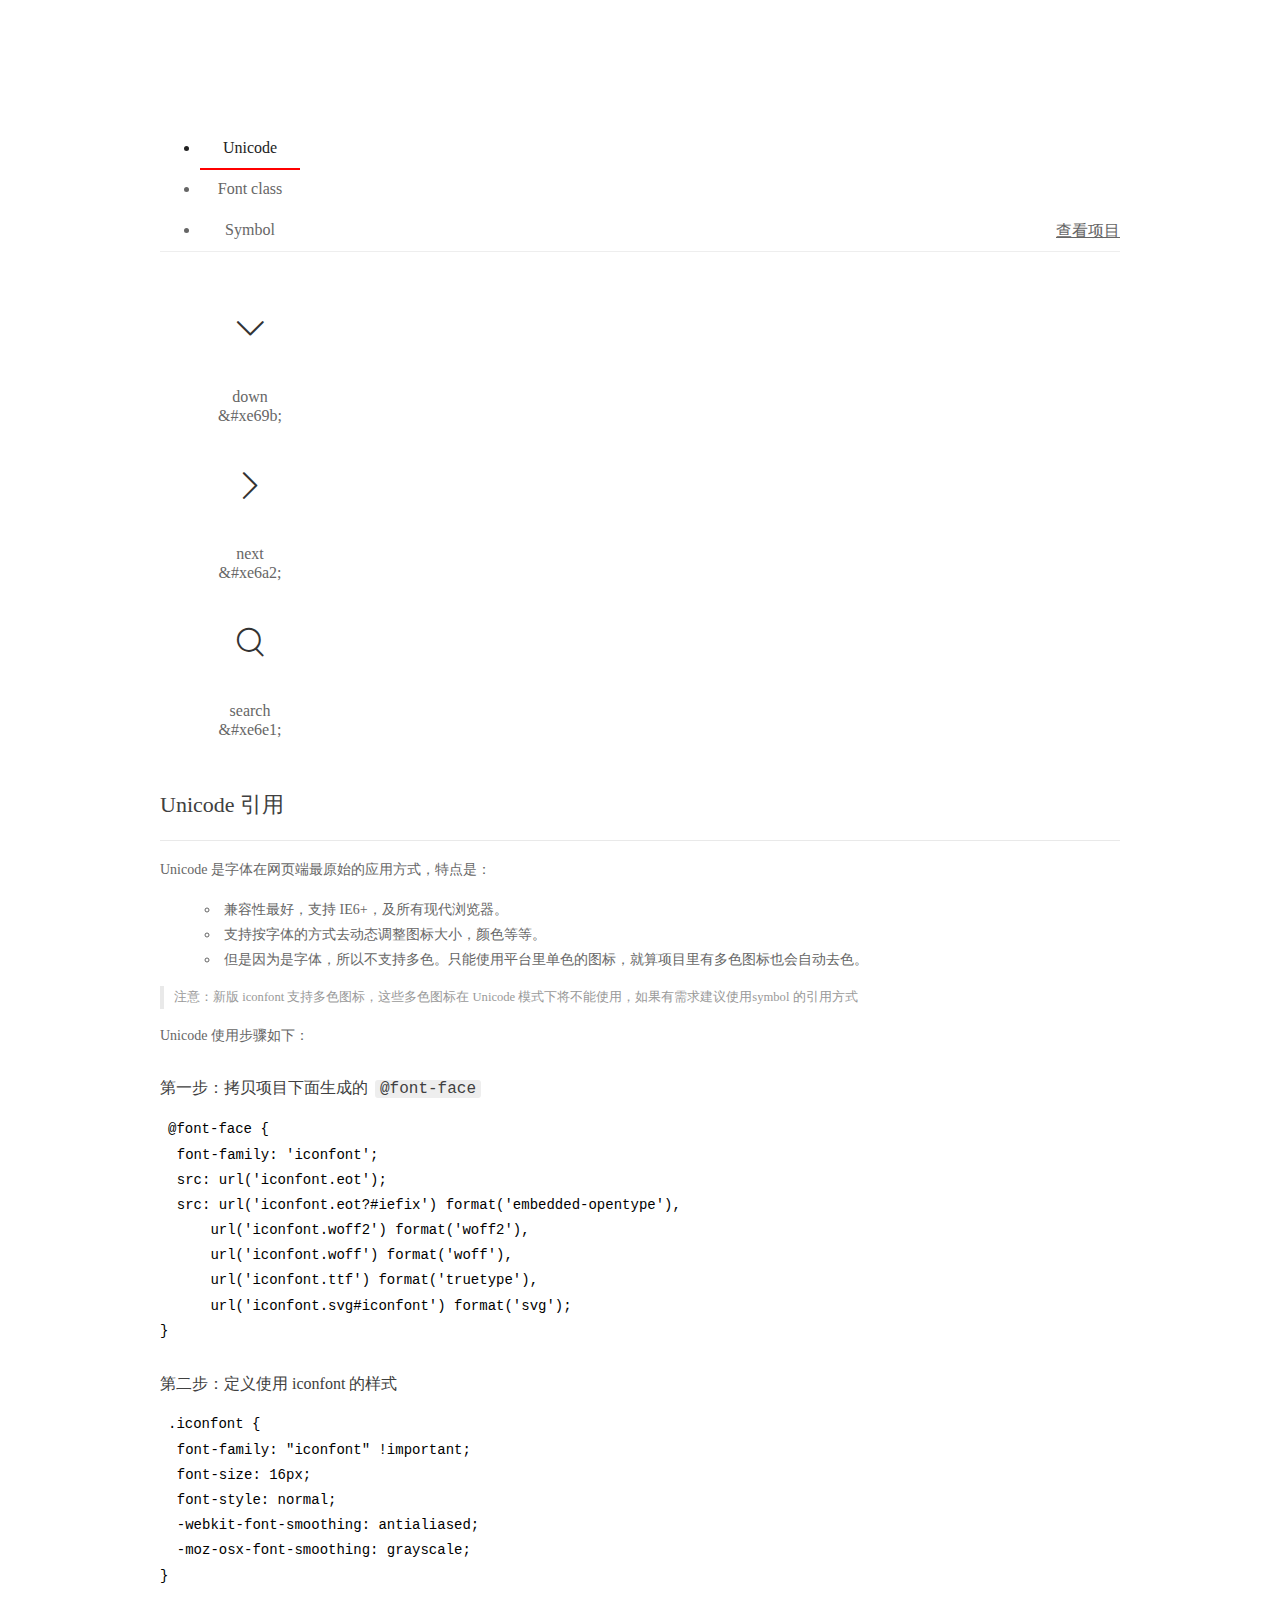
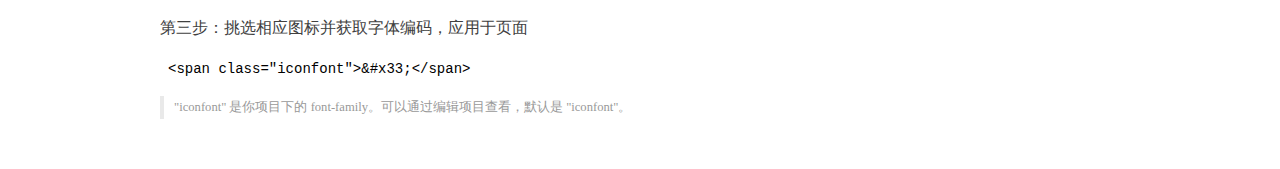
==== zfrontier/css/iconfont/demo_index.html @ c6d3556d "使用iconfont生成图标，并通过DOM添加动作" ====
<!DOCTYPE html>
<html>
<head>
  <meta charset="utf-8"/>
  <title>IconFont Demo</title>
  <link rel="shortcut icon" href="https://gtms04.alicdn.com/tps/i4/TB1_oz6GVXXXXaFXpXXJDFnIXXX-64-64.ico" type="image/x-icon"/>
  <link rel="stylesheet" href="https://g.alicdn.com/thx/cube/1.3.2/cube.min.css">
  <link rel="stylesheet" href="demo.css">
  <link rel="stylesheet" href="iconfont.css">
  <script src="iconfont.js"></script>
  <!-- jQuery -->
  <script src="https://a1.alicdn.com/oss/uploads/2018/12/26/7bfddb60-08e8-11e9-9b04-53e73bb6408b.js"></script>
  <!-- 代码高亮 -->
  <script src="https://a1.alicdn.com/oss/uploads/2018/12/26/a3f714d0-08e6-11e9-8a15-ebf944d7534c.js"></script>
</head>
<body>
  <div class="main">
    <h1 class="logo"><a href="https://www.iconfont.cn/" title="iconfont 首页" target="_blank">&#xe86b;</a></h1>
    <div class="nav-tabs">
      <ul id="tabs" class="dib-box">
        <li class="dib active"><span>Unicode</span></li>
        <li class="dib"><span>Font class</span></li>
        <li class="dib"><span>Symbol</span></li>
      </ul>
      
      <a href="https://www.iconfont.cn/manage/index?manage_type=myprojects&projectId=1596483" target="_blank" class="nav-more">查看项目</a>
      
    </div>
    <div class="tab-container">
      <div class="content unicode" style="display: block;">
          <ul class="icon_lists dib-box">
          
            <li class="dib">
              <span class="icon iconfont">&#xe69b;</span>
                <div class="name">down</div>
                <div class="code-name">&amp;#xe69b;</div>
              </li>
          
            <li class="dib">
              <span class="icon iconfont">&#xe6a2;</span>
                <div class="name">next</div>
                <div class="code-name">&amp;#xe6a2;</div>
              </li>
          
            <li class="dib">
              <span class="icon iconfont">&#xe6e1;</span>
                <div class="name">search</div>
                <div class="code-name">&amp;#xe6e1;</div>
              </li>
          
          </ul>
          <div class="article markdown">
          <h2 id="unicode-">Unicode 引用</h2>
          <hr>

          <p>Unicode 是字体在网页端最原始的应用方式，特点是：</p>
          <ul>
            <li>兼容性最好，支持 IE6+，及所有现代浏览器。</li>
            <li>支持按字体的方式去动态调整图标大小，颜色等等。</li>
            <li>但是因为是字体，所以不支持多色。只能使用平台里单色的图标，就算项目里有多色图标也会自动去色。</li>
          </ul>
          <blockquote>
            <p>注意：新版 iconfont 支持多色图标，这些多色图标在 Unicode 模式下将不能使用，如果有需求建议使用symbol 的引用方式</p>
          </blockquote>
          <p>Unicode 使用步骤如下：</p>
          <h3 id="-font-face">第一步：拷贝项目下面生成的 <code>@font-face</code></h3>
<pre><code class="language-css"
>@font-face {
  font-family: 'iconfont';
  src: url('iconfont.eot');
  src: url('iconfont.eot?#iefix') format('embedded-opentype'),
      url('iconfont.woff2') format('woff2'),
      url('iconfont.woff') format('woff'),
      url('iconfont.ttf') format('truetype'),
      url('iconfont.svg#iconfont') format('svg');
}
</code></pre>
          <h3 id="-iconfont-">第二步：定义使用 iconfont 的样式</h3>
<pre><code class="language-css"
>.iconfont {
  font-family: "iconfont" !important;
  font-size: 16px;
  font-style: normal;
  -webkit-font-smoothing: antialiased;
  -moz-osx-font-smoothing: grayscale;
}
</code></pre>
          <h3 id="-">第三步：挑选相应图标并获取字体编码，应用于页面</h3>
<pre>
<code class="language-html"
>&lt;span class="iconfont"&gt;&amp;#x33;&lt;/span&gt;
</code></pre>
          <blockquote>
            <p>"iconfont" 是你项目下的 font-family。可以通过编辑项目查看，默认是 "iconfont"。</p>
          </blockquote>
          </div>
      </div>
      <div class="content font-class">
        <ul class="icon_lists dib-box">
          
          <li class="dib">
            <span class="icon iconfont icon-down"></span>
            <div class="name">
              down
            </div>
            <div class="code-name">.icon-down
            </div>
          </li>
          
          <li class="dib">
            <span class="icon iconfont icon-next"></span>
            <div class="name">
              next
            </div>
            <div class="code-name">.icon-next
            </div>
          </li>
          
          <li class="dib">
            <span class="icon iconfont icon-search"></span>
            <div class="name">
              search
            </div>
            <div class="code-name">.icon-search
            </div>
          </li>
          
        </ul>
        <div class="article markdown">
        <h2 id="font-class-">font-class 引用</h2>
        <hr>

        <p>font-class 是 Unicode 使用方式的一种变种，主要是解决 Unicode 书写不直观，语意不明确的问题。</p>
        <p>与 Unicode 使用方式相比，具有如下特点：</p>
        <ul>
          <li>兼容性良好，支持 IE8+，及所有现代浏览器。</li>
          <li>相比于 Unicode 语意明确，书写更直观。可以很容易分辨这个 icon 是什么。</li>
          <li>因为使用 class 来定义图标，所以当要替换图标时，只需要修改 class 里面的 Unicode 引用。</li>
          <li>不过因为本质上还是使用的字体，所以多色图标还是不支持的。</li>
        </ul>
        <p>使用步骤如下：</p>
        <h3 id="-fontclass-">第一步：引入项目下面生成的 fontclass 代码：</h3>
<pre><code class="language-html">&lt;link rel="stylesheet" href="./iconfont.css"&gt;
</code></pre>
        <h3 id="-">第二步：挑选相应图标并获取类名，应用于页面：</h3>
<pre><code class="language-html">&lt;span class="iconfont icon-xxx"&gt;&lt;/span&gt;
</code></pre>
        <blockquote>
          <p>"
            iconfont" 是你项目下的 font-family。可以通过编辑项目查看，默认是 "iconfont"。</p>
        </blockquote>
      </div>
      </div>
      <div class="content symbol">
          <ul class="icon_lists dib-box">
          
            <li class="dib">
                <svg class="icon svg-icon" aria-hidden="true">
                  <use xlink:href="#icon-down"></use>
                </svg>
                <div class="name">down</div>
                <div class="code-name">#icon-down</div>
            </li>
          
            <li class="dib">
                <svg class="icon svg-icon" aria-hidden="true">
                  <use xlink:href="#icon-next"></use>
                </svg>
                <div class="name">next</div>
                <div class="code-name">#icon-next</div>
            </li>
          
            <li class="dib">
                <svg class="icon svg-icon" aria-hidden="true">
                  <use xlink:href="#icon-search"></use>
                </svg>
                <div class="name">search</div>
                <div class="code-name">#icon-search</div>
            </li>
          
          </ul>
          <div class="article markdown">
          <h2 id="symbol-">Symbol 引用</h2>
          <hr>

          <p>这是一种全新的使用方式，应该说这才是未来的主流，也是平台目前推荐的用法。相关介绍可以参考这篇<a href="">文章</a>
            这种用法其实是做了一个 SVG 的集合，与另外两种相比具有如下特点：</p>
          <ul>
            <li>支持多色图标了，不再受单色限制。</li>
            <li>通过一些技巧，支持像字体那样，通过 <code>font-size</code>, <code>color</code> 来调整样式。</li>
            <li>兼容性较差，支持 IE9+，及现代浏览器。</li>
            <li>浏览器渲染 SVG 的性能一般，还不如 png。</li>
          </ul>
          <p>使用步骤如下：</p>
          <h3 id="-symbol-">第一步：引入项目下面生成的 symbol 代码：</h3>
<pre><code class="language-html">&lt;script src="./iconfont.js"&gt;&lt;/script&gt;
</code></pre>
          <h3 id="-css-">第二步：加入通用 CSS 代码（引入一次就行）：</h3>
<pre><code class="language-html">&lt;style&gt;
.icon {
  width: 1em;
  height: 1em;
  vertical-align: -0.15em;
  fill: currentColor;
  overflow: hidden;
}
&lt;/style&gt;
</code></pre>
          <h3 id="-">第三步：挑选相应图标并获取类名，应用于页面：</h3>
<pre><code class="language-html">&lt;svg class="icon" aria-hidden="true"&gt;
  &lt;use xlink:href="#icon-xxx"&gt;&lt;/use&gt;
&lt;/svg&gt;
</code></pre>
          </div>
      </div>

    </div>
  </div>
  <script>
  $(document).ready(function () {
      $('.tab-container .content:first').show()

      $('#tabs li').click(function (e) {
        var tabContent = $('.tab-container .content')
        var index = $(this).index()

        if ($(this).hasClass('active')) {
          return
        } else {
          $('#tabs li').removeClass('active')
          $(this).addClass('active')

          tabContent.hide().eq(index).fadeIn()
        }
      })
    })
  </script>
</body>
</html>
---- zfrontier/css/iconfont/demo.css ----
/* Logo 字体 */
@font-face {
  font-family: "iconfont logo";
  src: url('https://at.alicdn.com/t/font_985780_km7mi63cihi.eot?t=1545807318834');
  src: url('https://at.alicdn.com/t/font_985780_km7mi63cihi.eot?t=1545807318834#iefix') format('embedded-opentype'),
    url('https://at.alicdn.com/t/font_985780_km7mi63cihi.woff?t=1545807318834') format('woff'),
    url('https://at.alicdn.com/t/font_985780_km7mi63cihi.ttf?t=1545807318834') format('truetype'),
    url('https://at.alicdn.com/t/font_985780_km7mi63cihi.svg?t=1545807318834#iconfont') format('svg');
}

.logo {
  font-family: "iconfont logo";
  font-size: 160px;
  font-style: normal;
  -webkit-font-smoothing: antialiased;
  -moz-osx-font-smoothing: grayscale;
}

/* tabs */
.nav-tabs {
  position: relative;
}

.nav-tabs .nav-more {
  position: absolute;
  right: 0;
  bottom: 0;
  height: 42px;
  line-height: 42px;
  color: #666;
}

#tabs {
  border-bottom: 1px solid #eee;
}

#tabs li {
  cursor: pointer;
  width: 100px;
  height: 40px;
  line-height: 40px;
  text-align: center;
  font-size: 16px;
  border-bottom: 2px solid transparent;
  position: relative;
  z-index: 1;
  margin-bottom: -1px;
  color: #666;
}


#tabs .active {
  border-bottom-color: #f00;
  color: #222;
}

.tab-container .content {
  display: none;
}

/* 页面布局 */
.main {
  padding: 30px 100px;
  width: 960px;
  margin: 0 auto;
}

.main .logo {
  color: #333;
  text-align: left;
  margin-bottom: 30px;
  line-height: 1;
  height: 110px;
  margin-top: -50px;
  overflow: hidden;
  *zoom: 1;
}

.main .logo a {
  font-size: 160px;
  color: #333;
}

.helps {
  margin-top: 40px;
}

.helps pre {
  padding: 20px;
  margin: 10px 0;
  border: solid 1px #e7e1cd;
  background-color: #fffdef;
  overflow: auto;
}

.icon_lists {
  width: 100% !important;
  overflow: hidden;
  *zoom: 1;
}

.icon_lists li {
  width: 100px;
  margin-bottom: 10px;
  margin-right: 20px;
  text-align: center;
  list-style: none !important;
  cursor: default;
}

.icon_lists li .code-name {
  line-height: 1.2;
}

.icon_lists .icon {
  display: block;
  height: 100px;
  line-height: 100px;
  font-size: 42px;
  margin: 10px auto;
  color: #333;
  -webkit-transition: font-size 0.25s linear, width 0.25s linear;
  -moz-transition: font-size 0.25s linear, width 0.25s linear;
  transition: font-size 0.25s linear, width 0.25s linear;
}

.icon_lists .icon:hover {
  font-size: 100px;
}

.icon_lists .svg-icon {
  /* 通过设置 font-size 来改变图标大小 */
  width: 1em;
  /* 图标和文字相邻时，垂直对齐 */
  vertical-align: -0.15em;
  /* 通过设置 color 来改变 SVG 的颜色/fill */
  fill: currentColor;
  /* path 和 stroke 溢出 viewBox 部分在 IE 下会显示
      normalize.css 中也包含这行 */
  overflow: hidden;
}

.icon_lists li .name,
.icon_lists li .code-name {
  color: #666;
}

/* markdown 样式 */
.markdown {
  color: #666;
  font-size: 14px;
  line-height: 1.8;
}

.highlight {
  line-height: 1.5;
}

.markdown img {
  vertical-align: middle;
  max-width: 100%;
}

.markdown h1 {
  color: #404040;
  font-weight: 500;
  line-height: 40px;
  margin-bottom: 24px;
}

.markdown h2,
.markdown h3,
.markdown h4,
.markdown h5,
.markdown h6 {
  color: #404040;
  margin: 1.6em 0 0.6em 0;
  font-weight: 500;
  clear: both;
}

.markdown h1 {
  font-size: 28px;
}

.markdown h2 {
  font-size: 22px;
}

.markdown h3 {
  font-size: 16px;
}

.markdown h4 {
  font-size: 14px;
}

.markdown h5 {
  font-size: 12px;
}

.markdown h6 {
  font-size: 12px;
}

.markdown hr {
  height: 1px;
  border: 0;
  background: #e9e9e9;
  margin: 16px 0;
  clear: both;
}

.markdown p {
  margin: 1em 0;
}

.markdown>p,
.markdown>blockquote,
.markdown>.highlight,
.markdown>ol,
.markdown>ul {
  width: 80%;
}

.markdown ul>li {
  list-style: circle;
}

.markdown>ul li,
.markdown blockquote ul>li {
  margin-left: 20px;
  padding-left: 4px;
}

.markdown>ul li p,
.markdown>ol li p {
  margin: 0.6em 0;
}

.markdown ol>li {
  list-style: decimal;
}

.markdown>ol li,
.markdown blockquote ol>li {
  margin-left: 20px;
  padding-left: 4px;
}

.markdown code {
  margin: 0 3px;
  padding: 0 5px;
  background: #eee;
  border-radius: 3px;
}

.markdown strong,
.markdown b {
  font-weight: 600;
}

.markdown>table {
  border-collapse: collapse;
  border-spacing: 0px;
  empty-cells: show;
  border: 1px solid #e9e9e9;
  width: 95%;
  margin-bottom: 24px;
}

.markdown>table th {
  white-space: nowrap;
  color: #333;
  font-weight: 600;
}

.markdown>table th,
.markdown>table td {
  border: 1px solid #e9e9e9;
  padding: 8px 16px;
  text-align: left;
}

.markdown>table th {
  background: #F7F7F7;
}

.markdown blockquote {
  font-size: 90%;
  color: #999;
  border-left: 4px solid #e9e9e9;
  padding-left: 0.8em;
  margin: 1em 0;
}

.markdown blockquote p {
  margin: 0;
}

.markdown .anchor {
  opacity: 0;
  transition: opacity 0.3s ease;
  margin-left: 8px;
}

.markdown .waiting {
  color: #ccc;
}

.markdown h1:hover .anchor,
.markdown h2:hover .anchor,
.markdown h3:hover .anchor,
.markdown h4:hover .anchor,
.markdown h5:hover .anchor,
.markdown h6:hover .anchor {
  opacity: 1;
  display: inline-block;
}

.markdown>br,
.markdown>p>br {
  clear: both;
}


.hljs {
  display: block;
  background: white;
  padding: 0.5em;
  color: #333333;
  overflow-x: auto;
}

.hljs-comment,
.hljs-meta {
  color: #969896;
}

.hljs-string,
.hljs-variable,
.hljs-template-variable,
.hljs-strong,
.hljs-emphasis,
.hljs-quote {
  color: #df5000;
}

.hljs-keyword,
.hljs-selector-tag,
.hljs-type {
  color: #a71d5d;
}

.hljs-literal,
.hljs-symbol,
.hljs-bullet,
.hljs-attribute {
  color: #0086b3;
}

.hljs-section,
.hljs-name {
  color: #63a35c;
}

.hljs-tag {
  color: #333333;
}

.hljs-title,
.hljs-attr,
.hljs-selector-id,
.hljs-selector-class,
.hljs-selector-attr,
.hljs-selector-pseudo {
  color: #795da3;
}

.hljs-addition {
  color: #55a532;
  background-color: #eaffea;
}

.hljs-deletion {
  color: #bd2c00;
  background-color: #ffecec;
}

.hljs-link {
  text-decoration: underline;
}

/* 代码高亮 */
/* PrismJS 1.15.0
https://prismjs.com/download.html#themes=prism&languages=markup+css+clike+javascript */
/**
 * prism.js default theme for JavaScript, CSS and HTML
 * Based on dabblet (http://dabblet.com)
 * @author Lea Verou
 */
code[class*="language-"],
pre[class*="language-"] {
  color: black;
  background: none;
  text-shadow: 0 1px white;
  font-family: Consolas, Monaco, 'Andale Mono', 'Ubuntu Mono', monospace;
  text-align: left;
  white-space: pre;
  word-spacing: normal;
  word-break: normal;
  word-wrap: normal;
  line-height: 1.5;

  -moz-tab-size: 4;
  -o-tab-size: 4;
  tab-size: 4;

  -webkit-hyphens: none;
  -moz-hyphens: none;
  -ms-hyphens: none;
  hyphens: none;
}

pre[class*="language-"]::-moz-selection,
pre[class*="language-"] ::-moz-selection,
code[class*="language-"]::-moz-selection,
code[class*="language-"] ::-moz-selection {
  text-shadow: none;
  background: #b3d4fc;
}

pre[class*="language-"]::selection,
pre[class*="language-"] ::selection,
code[class*="language-"]::selection,
code[class*="language-"] ::selection {
  text-shadow: none;
  background: #b3d4fc;
}

@media print {

  code[class*="language-"],
  pre[class*="language-"] {
    text-shadow: none;
  }
}

/* Code blocks */
pre[class*="language-"] {
  padding: 1em;
  margin: .5em 0;
  overflow: auto;
}

:not(pre)>code[class*="language-"],
pre[class*="language-"] {
  background: #f5f2f0;
}

/* Inline code */
:not(pre)>code[class*="language-"] {
  padding: .1em;
  border-radius: .3em;
  white-space: normal;
}

.token.comment,
.token.prolog,
.token.doctype,
.token.cdata {
  color: slategray;
}

.token.punctuation {
  color: #999;
}

.namespace {
  opacity: .7;
}

.token.property,
.token.tag,
.token.boolean,
.token.number,
.token.constant,
.token.symbol,
.token.deleted {
  color: #905;
}

.token.selector,
.token.attr-name,
.token.string,
.token.char,
.token.builtin,
.token.inserted {
  color: #690;
}

.token.operator,
.token.entity,
.token.url,
.language-css .token.string,
.style .token.string {
  color: #9a6e3a;
  background: hsla(0, 0%, 100%, .5);
}

.token.atrule,
.token.attr-value,
.token.keyword {
  color: #07a;
}

.token.function,
.token.class-name {
  color: #DD4A68;
}

.token.regex,
.token.important,
.token.variable {
  color: #e90;
}

.token.important,
.token.bold {
  font-weight: bold;
}

.token.italic {
  font-style: italic;
}

.token.entity {
  cursor: help;
}
---- zfrontier/css/iconfont/iconfont.css ----
@font-face {font-family: "iconfont";
  src: url('iconfont.eot?t=1578051355663'); /* IE9 */
  src: url('iconfont.eot?t=1578051355663#iefix') format('embedded-opentype'), /* IE6-IE8 */
  url('[data-uri]') format('woff2'),
  url('iconfont.woff?t=1578051355663') format('woff'),
  url('iconfont.ttf?t=1578051355663') format('truetype'), /* chrome, firefox, opera, Safari, Android, iOS 4.2+ */
  url('iconfont.svg?t=1578051355663#iconfont') format('svg'); /* iOS 4.1- */
}

.iconfont {
  font-family: "iconfont" !important;
  font-size: 16px;
  font-style: normal;
  -webkit-font-smoothing: antialiased;
  -moz-osx-font-smoothing: grayscale;
}

.icon-down:before {
  content: "\e69b";
}

.icon-next:before {
  content: "\e6a2";
}

.icon-search:before {
  content: "\e6e1";
}
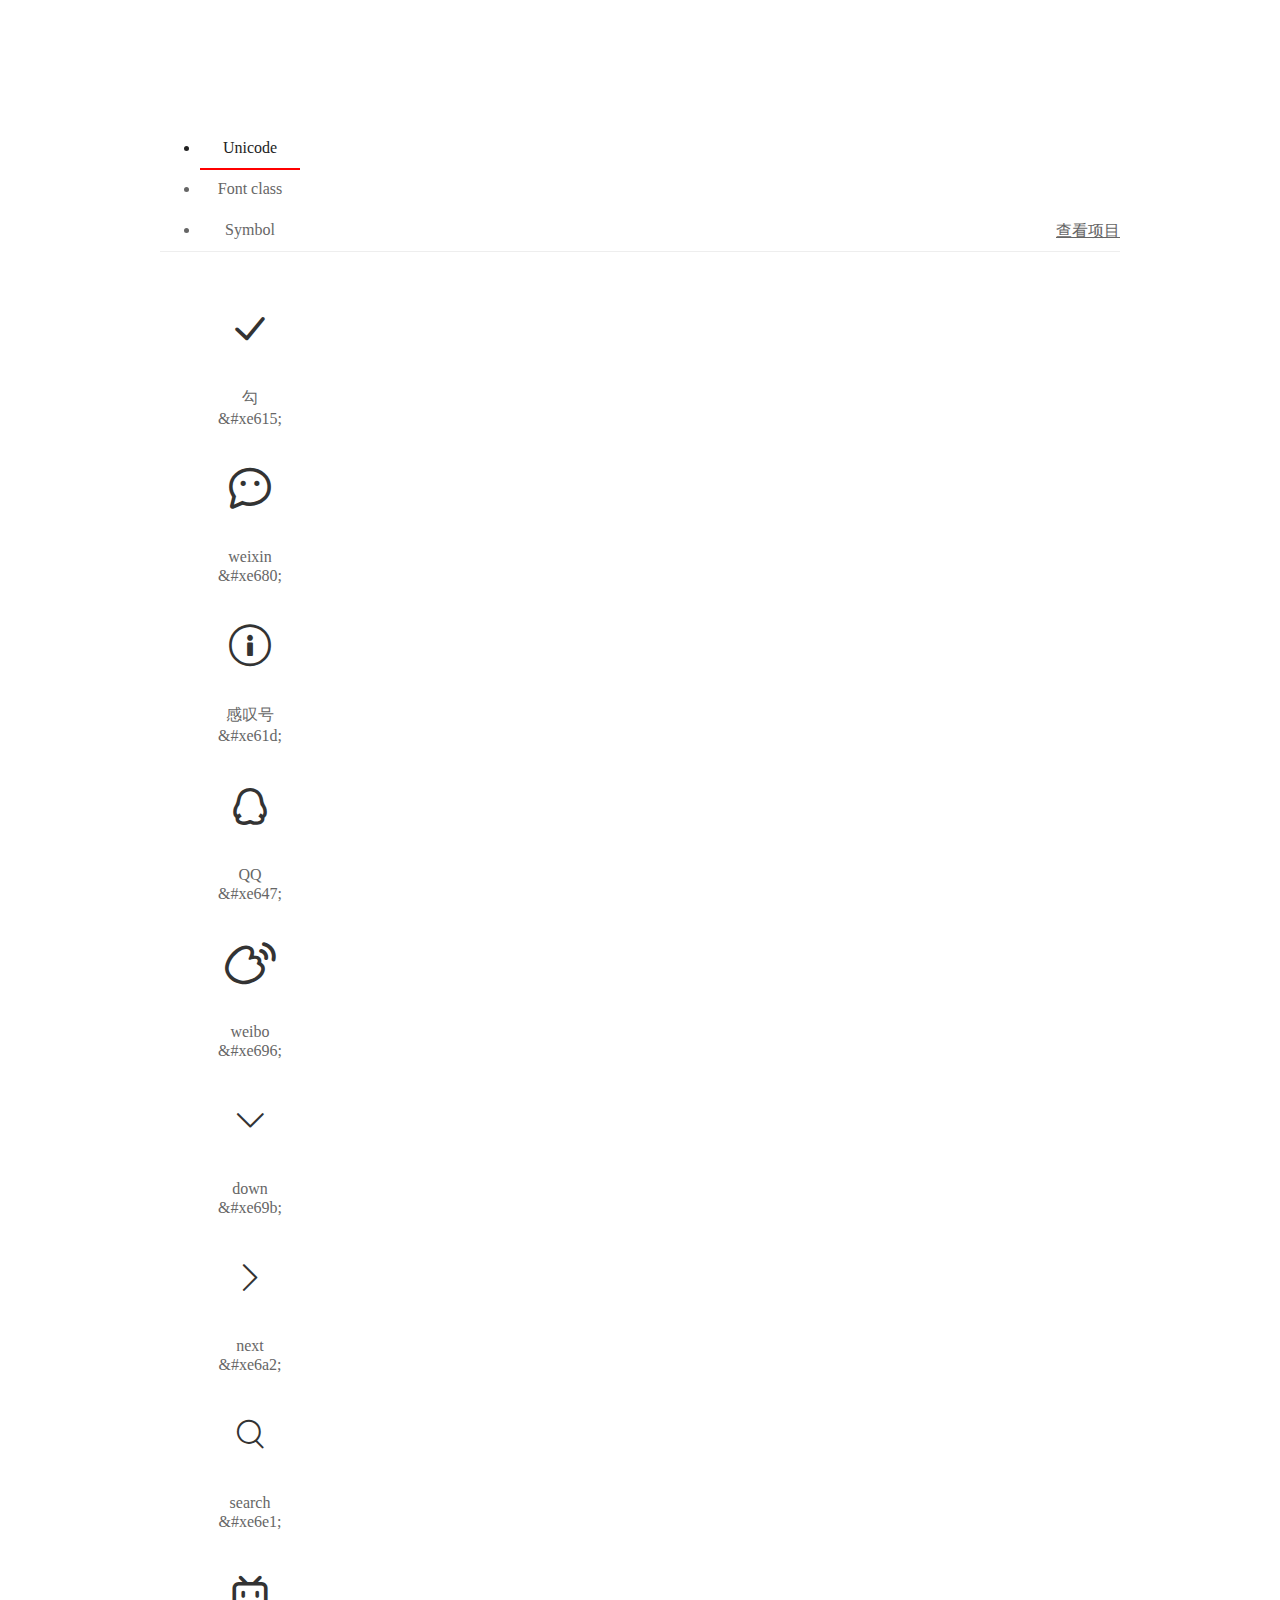
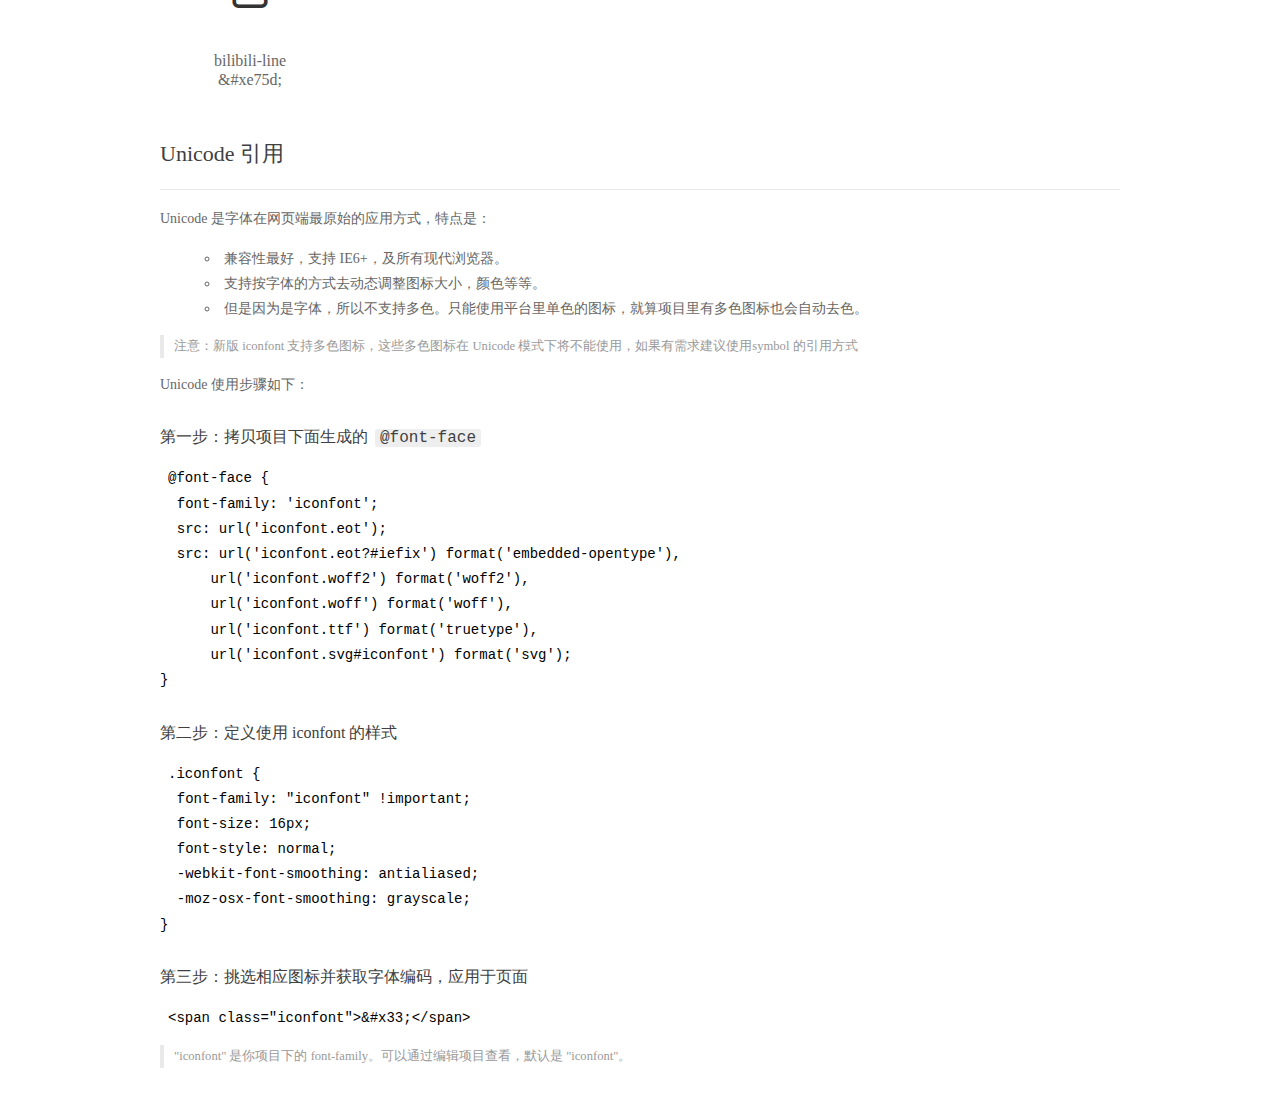
==== commit e824c9e1: "头部还差最后几个span的显示动作" ====
--- a/zfrontier/css/iconfont/demo_index.html
+++ b/zfrontier/css/iconfont/demo_index.html
@@ -31,6 +31,36 @@
           <ul class="icon_lists dib-box">
           
             <li class="dib">
+              <span class="icon iconfont">&#xe615;</span>
+                <div class="name">勾</div>
+                <div class="code-name">&amp;#xe615;</div>
+              </li>
+          
+            <li class="dib">
+              <span class="icon iconfont">&#xe680;</span>
+                <div class="name">weixin</div>
+                <div class="code-name">&amp;#xe680;</div>
+              </li>
+          
+            <li class="dib">
+              <span class="icon iconfont">&#xe61d;</span>
+                <div class="name">感叹号</div>
+                <div class="code-name">&amp;#xe61d;</div>
+              </li>
+          
+            <li class="dib">
+              <span class="icon iconfont">&#xe647;</span>
+                <div class="name">QQ</div>
+                <div class="code-name">&amp;#xe647;</div>
+              </li>
+          
+            <li class="dib">
+              <span class="icon iconfont">&#xe696;</span>
+                <div class="name">weibo</div>
+                <div class="code-name">&amp;#xe696;</div>
+              </li>
+          
+            <li class="dib">
               <span class="icon iconfont">&#xe69b;</span>
                 <div class="name">down</div>
                 <div class="code-name">&amp;#xe69b;</div>
@@ -46,6 +76,12 @@
               <span class="icon iconfont">&#xe6e1;</span>
                 <div class="name">search</div>
                 <div class="code-name">&amp;#xe6e1;</div>
+              </li>
+          
+            <li class="dib">
+              <span class="icon iconfont">&#xe75d;</span>
+                <div class="name">bilibili-line</div>
+                <div class="code-name">&amp;#xe75d;</div>
               </li>
           
           </ul>
@@ -99,6 +135,51 @@
         <ul class="icon_lists dib-box">
           
           <li class="dib">
+            <span class="icon iconfont icon-check"></span>
+            <div class="name">
+              勾
+            </div>
+            <div class="code-name">.icon-check
+            </div>
+          </li>
+          
+          <li class="dib">
+            <span class="icon iconfont icon-weixin"></span>
+            <div class="name">
+              weixin
+            </div>
+            <div class="code-name">.icon-weixin
+            </div>
+          </li>
+          
+          <li class="dib">
+            <span class="icon iconfont icon-gantanhao"></span>
+            <div class="name">
+              感叹号
+            </div>
+            <div class="code-name">.icon-gantanhao
+            </div>
+          </li>
+          
+          <li class="dib">
+            <span class="icon iconfont icon-qq"></span>
+            <div class="name">
+              QQ
+            </div>
+            <div class="code-name">.icon-qq
+            </div>
+          </li>
+          
+          <li class="dib">
+            <span class="icon iconfont icon-weibo"></span>
+            <div class="name">
+              weibo
+            </div>
+            <div class="code-name">.icon-weibo
+            </div>
+          </li>
+          
+          <li class="dib">
             <span class="icon iconfont icon-down"></span>
             <div class="name">
               down
@@ -122,6 +203,15 @@
               search
             </div>
             <div class="code-name">.icon-search
+            </div>
+          </li>
+          
+          <li class="dib">
+            <span class="icon iconfont icon-bilibili-line"></span>
+            <div class="name">
+              bilibili-line
+            </div>
+            <div class="code-name">.icon-bilibili-line
             </div>
           </li>
           
@@ -156,6 +246,46 @@
           
             <li class="dib">
                 <svg class="icon svg-icon" aria-hidden="true">
+                  <use xlink:href="#icon-check"></use>
+                </svg>
+                <div class="name">勾</div>
+                <div class="code-name">#icon-check</div>
+            </li>
+          
+            <li class="dib">
+                <svg class="icon svg-icon" aria-hidden="true">
+                  <use xlink:href="#icon-weixin"></use>
+                </svg>
+                <div class="name">weixin</div>
+                <div class="code-name">#icon-weixin</div>
+            </li>
+          
+            <li class="dib">
+                <svg class="icon svg-icon" aria-hidden="true">
+                  <use xlink:href="#icon-gantanhao"></use>
+                </svg>
+                <div class="name">感叹号</div>
+                <div class="code-name">#icon-gantanhao</div>
+            </li>
+          
+            <li class="dib">
+                <svg class="icon svg-icon" aria-hidden="true">
+                  <use xlink:href="#icon-qq"></use>
+                </svg>
+                <div class="name">QQ</div>
+                <div class="code-name">#icon-qq</div>
+            </li>
+          
+            <li class="dib">
+                <svg class="icon svg-icon" aria-hidden="true">
+                  <use xlink:href="#icon-weibo"></use>
+                </svg>
+                <div class="name">weibo</div>
+                <div class="code-name">#icon-weibo</div>
+            </li>
+          
+            <li class="dib">
+                <svg class="icon svg-icon" aria-hidden="true">
                   <use xlink:href="#icon-down"></use>
                 </svg>
                 <div class="name">down</div>
@@ -176,6 +306,14 @@
                 </svg>
                 <div class="name">search</div>
                 <div class="code-name">#icon-search</div>
+            </li>
+          
+            <li class="dib">
+                <svg class="icon svg-icon" aria-hidden="true">
+                  <use xlink:href="#icon-bilibili-line"></use>
+                </svg>
+                <div class="name">bilibili-line</div>
+                <div class="code-name">#icon-bilibili-line</div>
             </li>
           
           </ul>
--- a/zfrontier/css/iconfont/iconfont.css
+++ b/zfrontier/css/iconfont/iconfont.css
@@ -1,10 +1,10 @@
 @font-face {font-family: "iconfont";
-  src: url('iconfont.eot?t=1578051355663'); /* IE9 */
-  src: url('iconfont.eot?t=1578051355663#iefix') format('embedded-opentype'), /* IE6-IE8 */
-  url('[data-uri]') format('woff2'),
-  url('iconfont.woff?t=1578051355663') format('woff'),
-  url('iconfont.ttf?t=1578051355663') format('truetype'), /* chrome, firefox, opera, Safari, Android, iOS 4.2+ */
-  url('iconfont.svg?t=1578051355663#iconfont') format('svg'); /* iOS 4.1- */
+  src: url('iconfont.eot?t=1578395284852'); /* IE9 */
+  src: url('iconfont.eot?t=1578395284852#iefix') format('embedded-opentype'), /* IE6-IE8 */
+  url('[data-uri]') format('woff2'),
+  url('iconfont.woff?t=1578395284852') format('woff'),
+  url('iconfont.ttf?t=1578395284852') format('truetype'), /* chrome, firefox, opera, Safari, Android, iOS 4.2+ */
+  url('iconfont.svg?t=1578395284852#iconfont') format('svg'); /* iOS 4.1- */
 }
 
 .iconfont {
@@ -13,6 +13,26 @@
   font-style: normal;
   -webkit-font-smoothing: antialiased;
   -moz-osx-font-smoothing: grayscale;
+}
+
+.icon-check:before {
+  content: "\e615";
+}
+
+.icon-weixin:before {
+  content: "\e680";
+}
+
+.icon-gantanhao:before {
+  content: "\e61d";
+}
+
+.icon-qq:before {
+  content: "\e647";
+}
+
+.icon-weibo:before {
+  content: "\e696";
 }
 
 .icon-down:before {
@@ -27,3 +47,7 @@
   content: "\e6e1";
 }
 
+.icon-bilibili-line:before {
+  content: "\e75d";
+}
+
